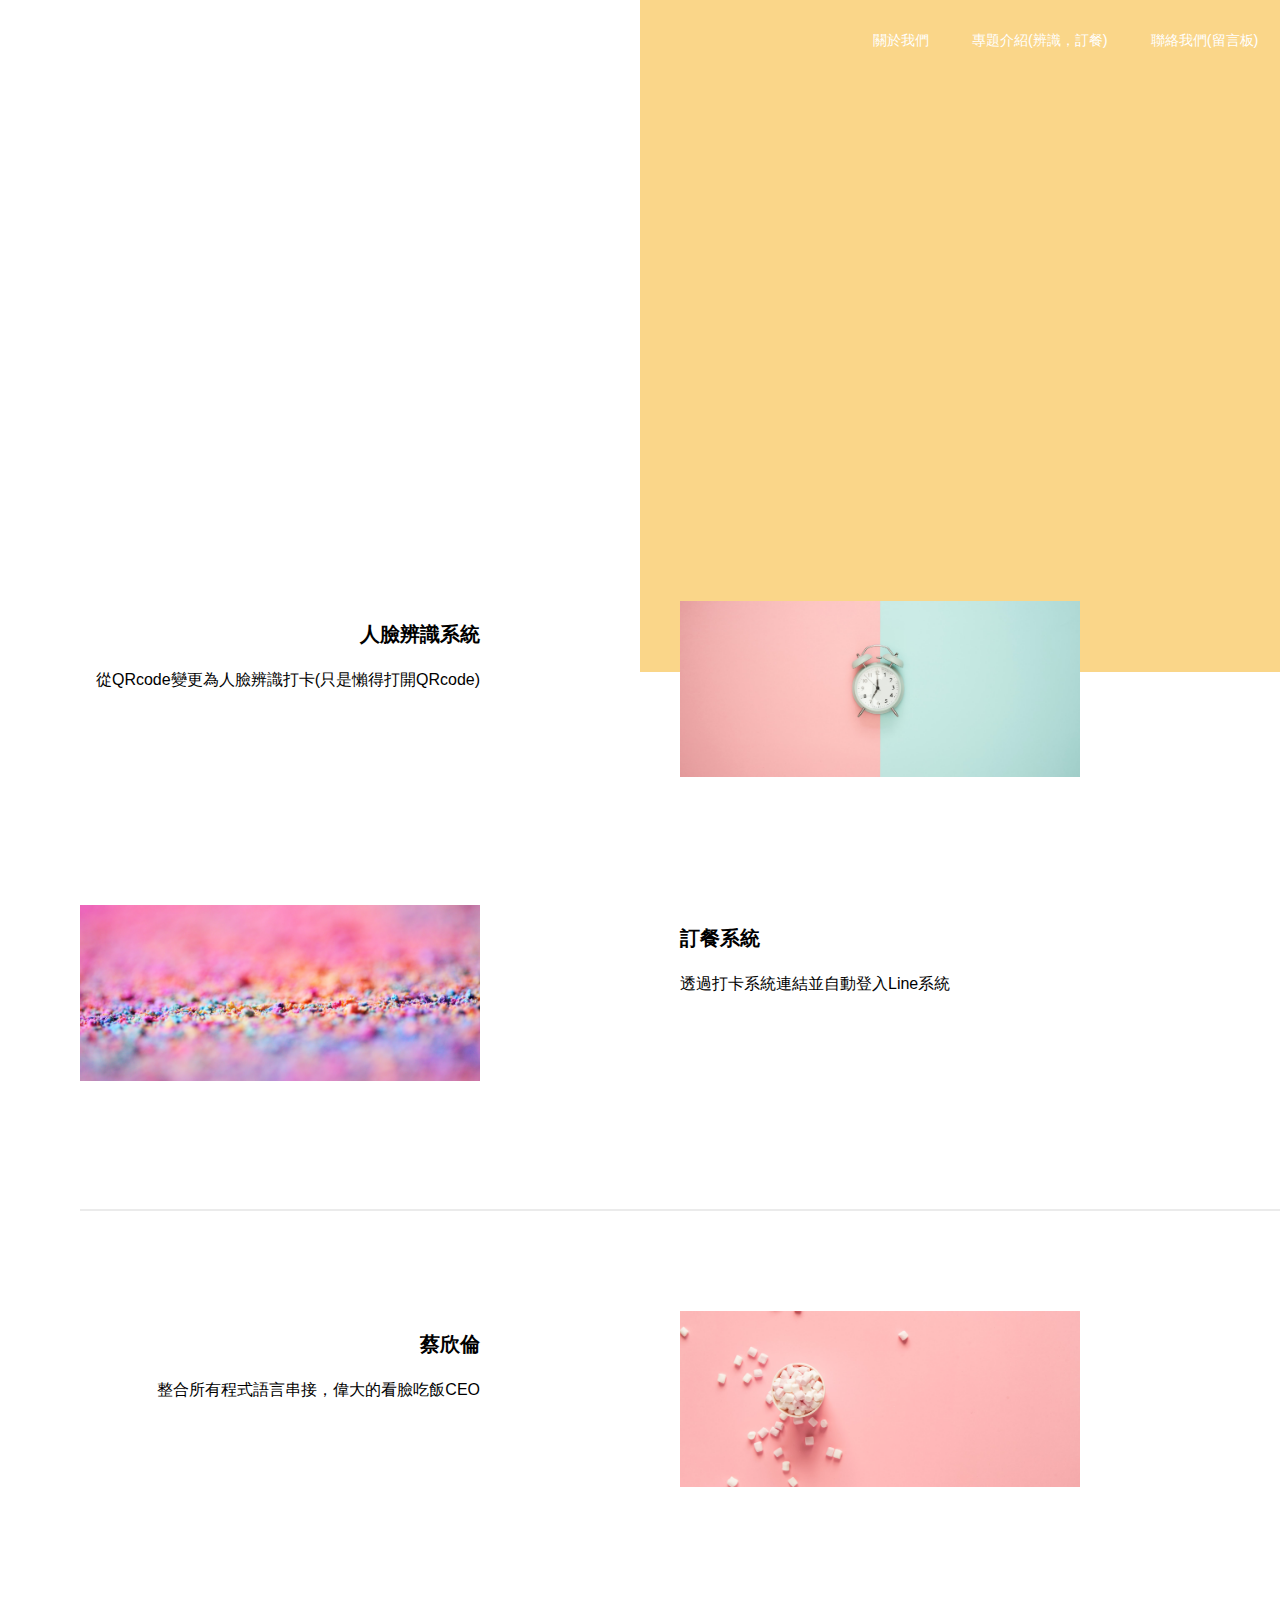
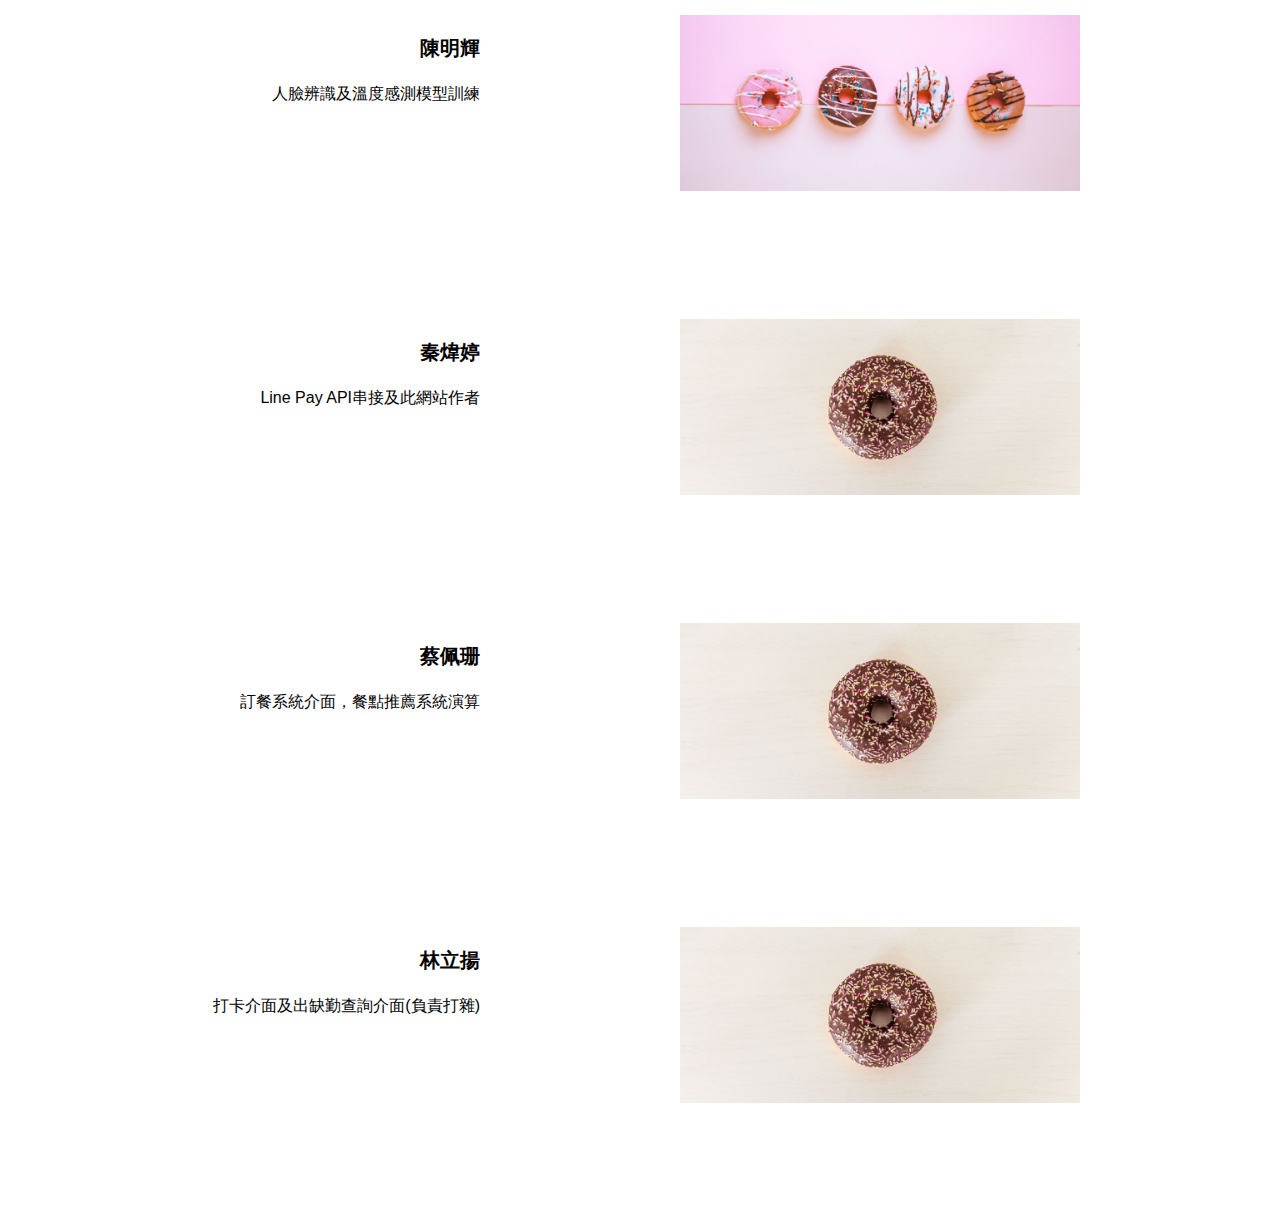
==== index.html @ f0ef46b2 "新增連結至專題介紹頁面" ====
<!DOCTYPE html>
<html lang="en">

<head>
    <meta charset="UTF-8">
    <meta http-equiv="X-UA-Compatible" content="IE=edge">
    <meta name="viewport" content="width=device-width, initial-scale=1.0">
    <title>看臉吃飯</title>
    <link rel="stylesheet" href="./CSS/main.css">
    <link rel='icon' href="/face_eat/images/LOGO.png" />
</head>

<body>
    <div class="hero-img"></div>
    <div class="wrapper">
        <!-- header start -->
        <header>
            <!-- <a href="#" class="logo">看臉<span>吃飯</span></a> -->
            <a href="#" class="logo"><img src="/face_eat/images/FacEatlogo.png" alt=""></a>

            <nav>
                <svg class="close" viewBox="0 0 24 24" fill="none" xmlns="http://www.w3.org/2000/svg">
                <path d="M12 2C10.0222 2 8.08879 2.58649 6.4443 3.6853C4.79981 4.78412 3.51809 6.3459 2.76121 8.17317C2.00433 10.0004 1.8063 12.0111 2.19215 13.9509C2.578 15.8907 3.53041 17.6725 4.92894 19.0711C6.32746 20.4696 8.10929 21.422 10.0491 21.8079C11.9889 22.1937 13.9996 21.9957 15.8268 21.2388C17.6541 20.4819 19.2159 19.2002 20.3147 17.5557C21.4135 15.9112 22 13.9778 22 12C22 10.6868 21.7413 9.38642 21.2388 8.17317C20.7363 6.95991 19.9997 5.85752 19.0711 4.92893C18.1425 4.00035 17.0401 3.26375 15.8268 2.7612C14.6136 2.25866 13.3132 2 12 2V2ZM14.71 13.29C14.8037 13.383 14.8781 13.4936 14.9289 13.6154C14.9797 13.7373 15.0058 13.868 15.0058 14C15.0058 14.132 14.9797 14.2627 14.9289 14.3846C14.8781 14.5064 14.8037 14.617 14.71 14.71C14.617 14.8037 14.5064 14.8781 14.3846 14.9289C14.2627 14.9797 14.132 15.0058 14 15.0058C13.868 15.0058 13.7373 14.9797 13.6154 14.9289C13.4936 14.8781 13.383 14.8037 13.29 14.71L12 13.41L10.71 14.71C10.617 14.8037 10.5064 14.8781 10.3846 14.9289C10.2627 14.9797 10.132 15.0058 10 15.0058C9.86799 15.0058 9.73729 14.9797 9.61543 14.9289C9.49357 14.8781 9.38297 14.8037 9.29 14.71C9.19628 14.617 9.12188 14.5064 9.07111 14.3846C9.02034 14.2627 8.99421 14.132 8.99421 14C8.99421 13.868 9.02034 13.7373 9.07111 13.6154C9.12188 13.4936 9.19628 13.383 9.29 13.29L10.59 12L9.29 10.71C9.1017 10.5217 8.99591 10.2663 8.99591 10C8.99591 9.7337 9.1017 9.4783 9.29 9.29C9.47831 9.1017 9.7337 8.99591 10 8.99591C10.2663 8.99591 10.5217 9.1017 10.71 9.29L12 10.59L13.29 9.29C13.4783 9.1017 13.7337 8.99591 14 8.99591C14.2663 8.99591 14.5217 9.1017 14.71 9.29C14.8983 9.4783 15.0041 9.7337 15.0041 10C15.0041 10.2663 14.8983 10.5217 14.71 10.71L13.41 12L14.71 13.29Z" fill="black"/>
            </svg>

                <ul>
                    <li><a href="#">關於我們</a></li>
                    <li><a href="/face_eat/face_book2/Demo.html">專題介紹(辨識，訂餐)</a></li>
                    <li><a href="#">聯絡我們(留言板)</a></li>
                </ul>
            </nav>

            <svg class="menu" viewBox="0 0 48 32" fill="none" xmlns="http://www.w3.org/2000/svg">
            <path d="M24 32H0V26.6667H24V32ZM48 18.6667H0V13.3333H48V18.6667ZM48 5.33333H24V0H48V5.33333Z" fill="white"/>
        </svg>
        </header>
        <!-- header start -->

        <!-- section start -->
        <section class="hero">
            <h1>看臉吃飯</h1>

            <p class="subhead">為了新鮮的肝，體力不能斷</p>

            <svg class="down-arrow" viewBox="0 0 16 132" fill="none" xmlns="http://www.w3.org/2000/svg">
            <path d="M7.29289 131.707C7.68341 132.098 8.31658 132.098 8.7071 131.707L15.0711 125.343C15.4616 124.953 15.4616 124.319 15.0711 123.929C14.6805 123.538 14.0474 123.538 13.6568 123.929L7.99999 129.586L2.34314 123.929C1.95262 123.538 1.31945 123.538 0.928927 123.929C0.538402 124.319 0.538402 124.953 0.928927 125.343L7.29289 131.707ZM7 -4.37114e-08L6.99999 131L8.99999 131L9 4.37114e-08L7 -4.37114e-08Z" fill="black"/>
        </svg>
        </section>
        <!-- section end -->

        <!-- section start -->
        <section class="more-info">
            <div class="feature">
                <div class="content">
                    <p class="title">人臉辨識系統</p>
                    <p class="desc">從QRcode變更為人臉辨識打卡(只是懶得打開QRcode)
                    </p>
                </div>
                <img src="/images/person1.jpg" alt="person1">
            </div>
            <div class="feature left">
                <div class="content">
                    <p class="title">訂餐系統</p>
                    <p class="desc">透過打卡系統連結並自動登入Line系統</p>
                </div>
                <img src="/images/person2.jpg" alt="person2">
            </div>

            <div class="border"></div>

            <div class="feature">
                <div class="content">
                    <p class="title">蔡欣倫</p>
                    <p class="desc">整合所有程式語言串接，偉大的看臉吃飯CEO</p>
                </div>
                <img src="/images/person3.jpg" alt="person3">
            </div>
            <div class="feature">
                <div class="content">
                    <p class="title">陳明輝</p>
                    <p class="desc">人臉辨識及溫度感測模型訓練</p>
                </div>
                <img src="/images/person4.jpg" alt="person4">
            </div>
            <div class="feature">
                <div class="content">
                    <p class="title">秦煒婷</p>
                    <p class="desc">Line Pay API串接及此網站作者</p>
                </div>
                <img src="/images/person5.jpg" alt="person5">
            </div>
            <div class="feature">
                <div class="content">
                    <p class="title">蔡佩珊</p>
                    <p class="desc">訂餐系統介面，餐點推薦系統演算</p>
                </div>
                <img src="/images/person5.jpg" alt="person5">
            </div>
            <div class="feature">
                <div class="content">
                    <p class="title">林立揚</p>
                    <p class="desc">打卡介面及出缺勤查詢介面(負責打雜)</p>
                </div>
                <img src="/images/person5.jpg" alt="person5">
            </div>
        </section>
        <!-- section end -->
    </div>
    <script src="/CSS/main.js"></script>
</body>

</html>
---- CSS/main.css ----
body {
    margin: 1.5em;
}

a {
    text-decoration: none;
    font-size: 1.3rem;
}

.hero-img {
    position: absolute;
    top: 0;
    left: 0;
    background-color: rgb(250, 214, 137);
    background-size: cover;
    background-position-x: 20%;
    background-position-y: 20%;
    width: 100%;
    height: 100vh;
    z-index: -1;
    -webkit-animation: introLoad 2s forwards;
    animation: introLoad 2s forwards;
}

.logo {
    color: white;
    font-weight: bold;
}

.logo img {
    width: 150px;
}

nav {
    position: fixed;
    right: 0;
    top: 0;
    background: white;
    height: 100vh;
    width: 50%;
    z-index: 999;
    text-transform: uppercase;
    transform: translateX(100%);
    transition: transform 0.5s ease-in-out;
}

nav ul {
    list-style-type: none;
    padding: 0;
    margin-top: 8em;
}

nav ul a {
    color: black;
    padding: 0.75em 2em;
    display: block;
}

nav ul a:hover {
    background: rgb(235, 235, 235);
}

nav .close {
    float: right;
    margin: 2em;
    width: 2.5em;
}

header {
    display: flex;
    justify-content: space-between;
}

header svg {
    width: 2.3em;
    margin-top: -0.6em;
    cursor: pointer;
}

h1 {
    font-size: 3rem;
    margin-top: 2em;
    line-height: 3.3rem;
}

.subhead {
    font-size: 1.4rem;
}

section.hero {
    color: white;
    height: 90vh;
    -webkit-animation: moveDown 1s ease-in-out forwards;
    animation: moveDown 1s ease-in-out forwards;
    opacity: 0;
}

section.hero .down-arrow {
    stroke: white;
    position: absolute;
    bottom: 8em;
    width: 1em;
    animation: moveArrow 1s alternate-reverse infinite;
}

section.hero .down-arrow path {
    fill: white;
}

.more-info img {
    width: 100%;
    -o-object-fit: cover;
    object-fit: cover;
    height: 11em;
}

.more-info .title {
    font-weight: bold;
    font-size: 1.25rem;
}

.more-info .desc {
    line-height: 1.5rem;
}

.open-nav {
    transform: translateX(0%);
}

@media only screen and (min-width: 680px) {
    body {
        margin: 1.5em 5em;
        font-family: "Poppins", sans-serif;
    }
}

@media only screen and (min-width: 920px) {
    .menu {
        display: none;
    }
    nav {
        transform: translateX(0);
        position: unset;
        display: block;
        width: auto;
        height: auto;
        background: none;
    }
    nav svg.close {
        display: none;
    }
    nav ul {
        display: flex;
        margin: 0;
    }
    nav ul a {
        color: white;
        padding: 0.5em 1.5em;
        font-size: 0.9rem;
    }
    nav ul a:hover {
        background: none;
        text-decoration: underline;
    }
    .hero-img {
        left: unset;
        right: 0;
        width: 50%;
        height: 42em;
    }
    .logo {
        color: black;
    }
    .logo span {
        color: red;
    }
    section.hero {
        color: black;
        height: auto;
        width: 40%;
        margin-bottom: 8em;
    }
    section.hero .subhead {
        margin-bottom: 3em;
    }
    section.hero svg.down-arrow {
        stroke: black;
        position: unset;
    }
    section.hero svg.down-arrow path {
        fill: black;
    }
    .feature {
        display: grid;
        grid-template-columns: repeat(2, auto);
        gap: 3em;
        margin-bottom: 8em;
    }
    .feature img {
        width: 25em;
    }
    .feature .content {
        text-align: right;
        width: 25em;
    }
    .feature.left {
        grid-template-areas: "left right";
    }
    .feature.left img {
        grid-area: left;
    }
    .feature.left .content {
        text-align: left;
        width: 25em;
        justify-self: left;
    }
}

@media only screen and (min-width: 1200px) {
    .wrapper {
        width: 1200px;
        margin: 0 auto;
    }
    .feature {
        gap: 0;
    }
}

@-webkit-keyframes introLoad {
    from {
        -webkit-clip-path: polygon(0 0, 100% 0, 100% 0, 0 0);
        clip-path: polygon(0 0, 100% 0, 100% 0, 0 0);
    }
    to {
        -webkit-clip-path: polygon(0 0, 100% 0, 100% 100%, 0 100%);
        clip-path: polygon(0 0, 100% 0, 100% 100%, 0 100%);
    }
}

@keyframes introLoad {
    from {
        -webkit-clip-path: polygon(0 0, 100% 0, 100% 0, 0 0);
        clip-path: polygon(0 0, 100% 0, 100% 0, 0 0);
    }
    to {
        -webkit-clip-path: polygon(0 0, 100% 0, 100% 100%, 0 100%);
        clip-path: polygon(0 0, 100% 0, 100% 100%, 0 100%);
    }
}

@-webkit-keyframes moveArrow {
    from {
        transform: translateY(-30px);
    }
    to {
        transform: translateY(0);
    }
}

@keyframes moveArrow {
    from {
        transform: translateY(-30px);
    }
    to {
        transform: translateY(0);
    }
}

@-webkit-keyframes moveDown {
    from {
        transform: translateY(-100px);
    }
    to {
        transform: translateY(0);
        opacity: 1;
    }
}

@keyframes moveDown {
    from {
        transform: translateY(-100px);
    }
    to {
        transform: translateY(0);
        opacity: 1;
    }
}


/*# sourceMappingURL=main.css.map */

.border {
    border: 1px solid rgb(235, 235, 235);
    margin-bottom: 100px;
}


/*# sourceMappingURL=main.css.map */
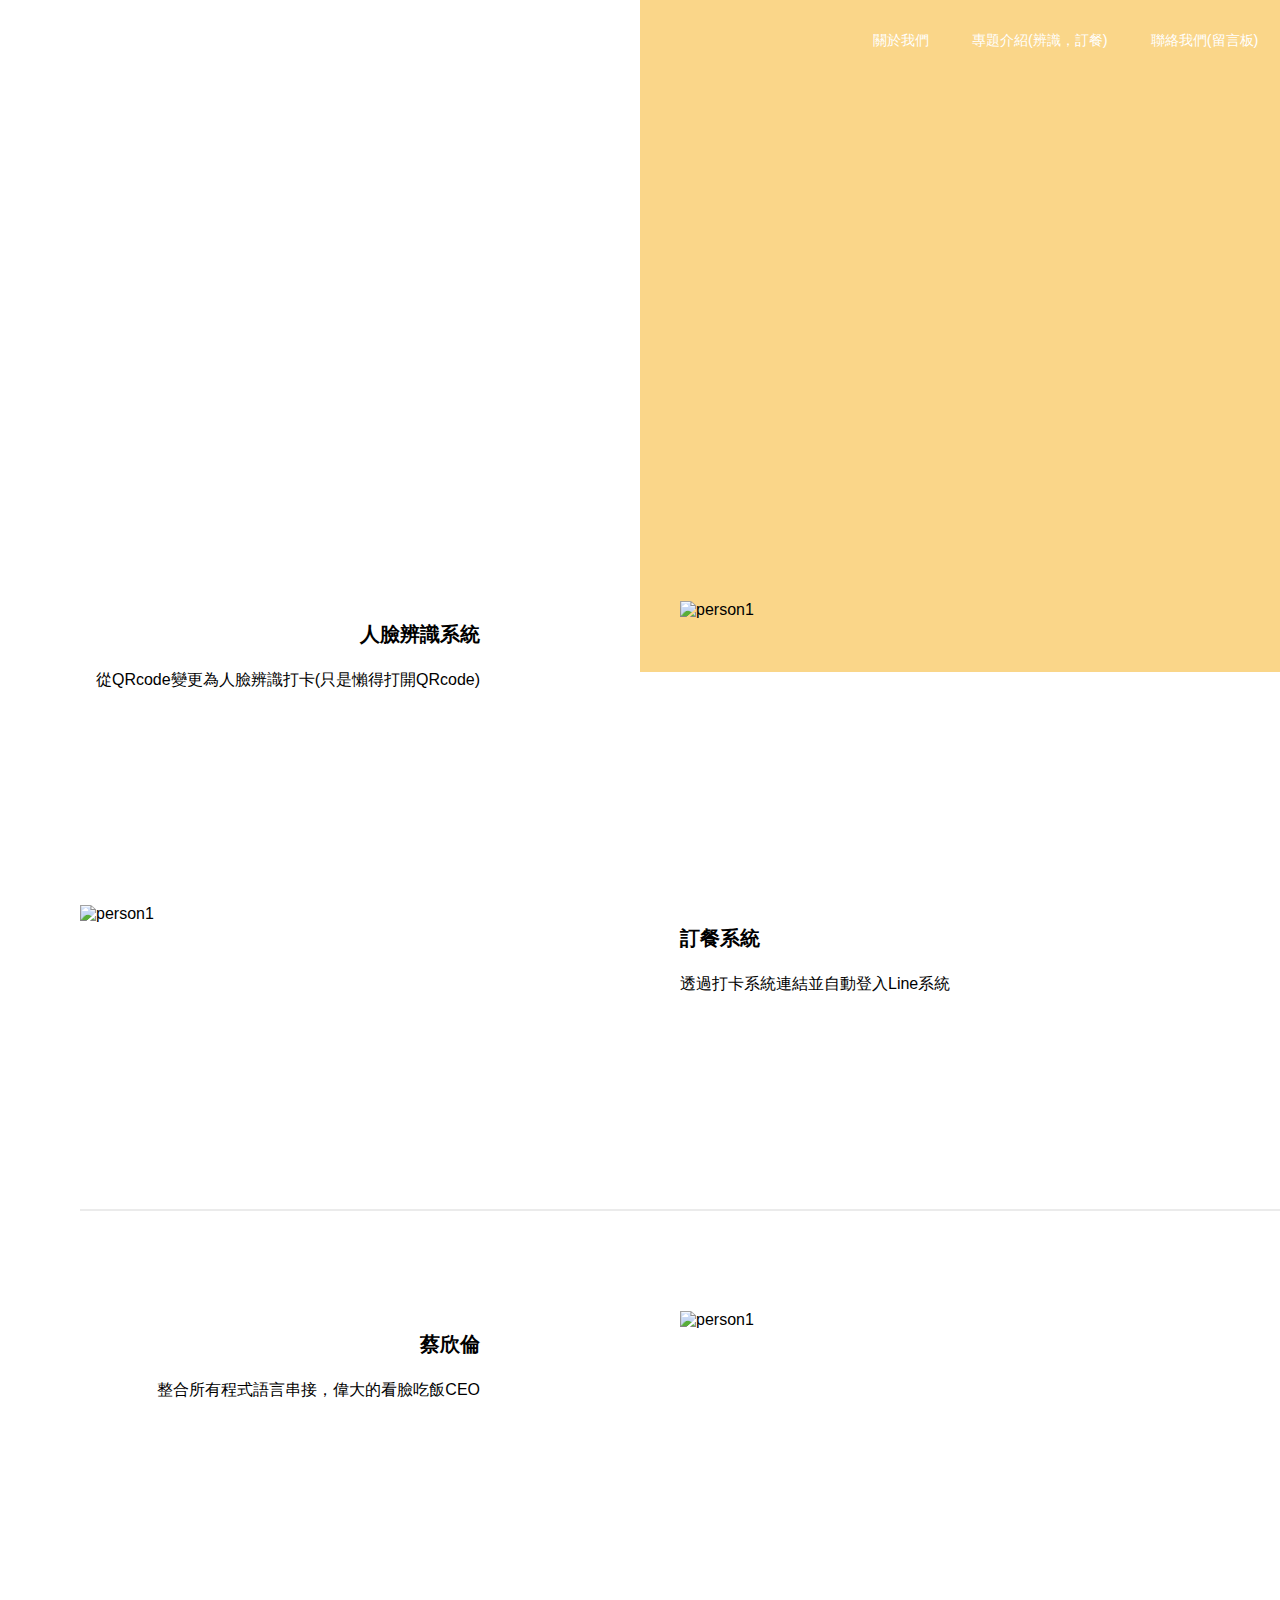
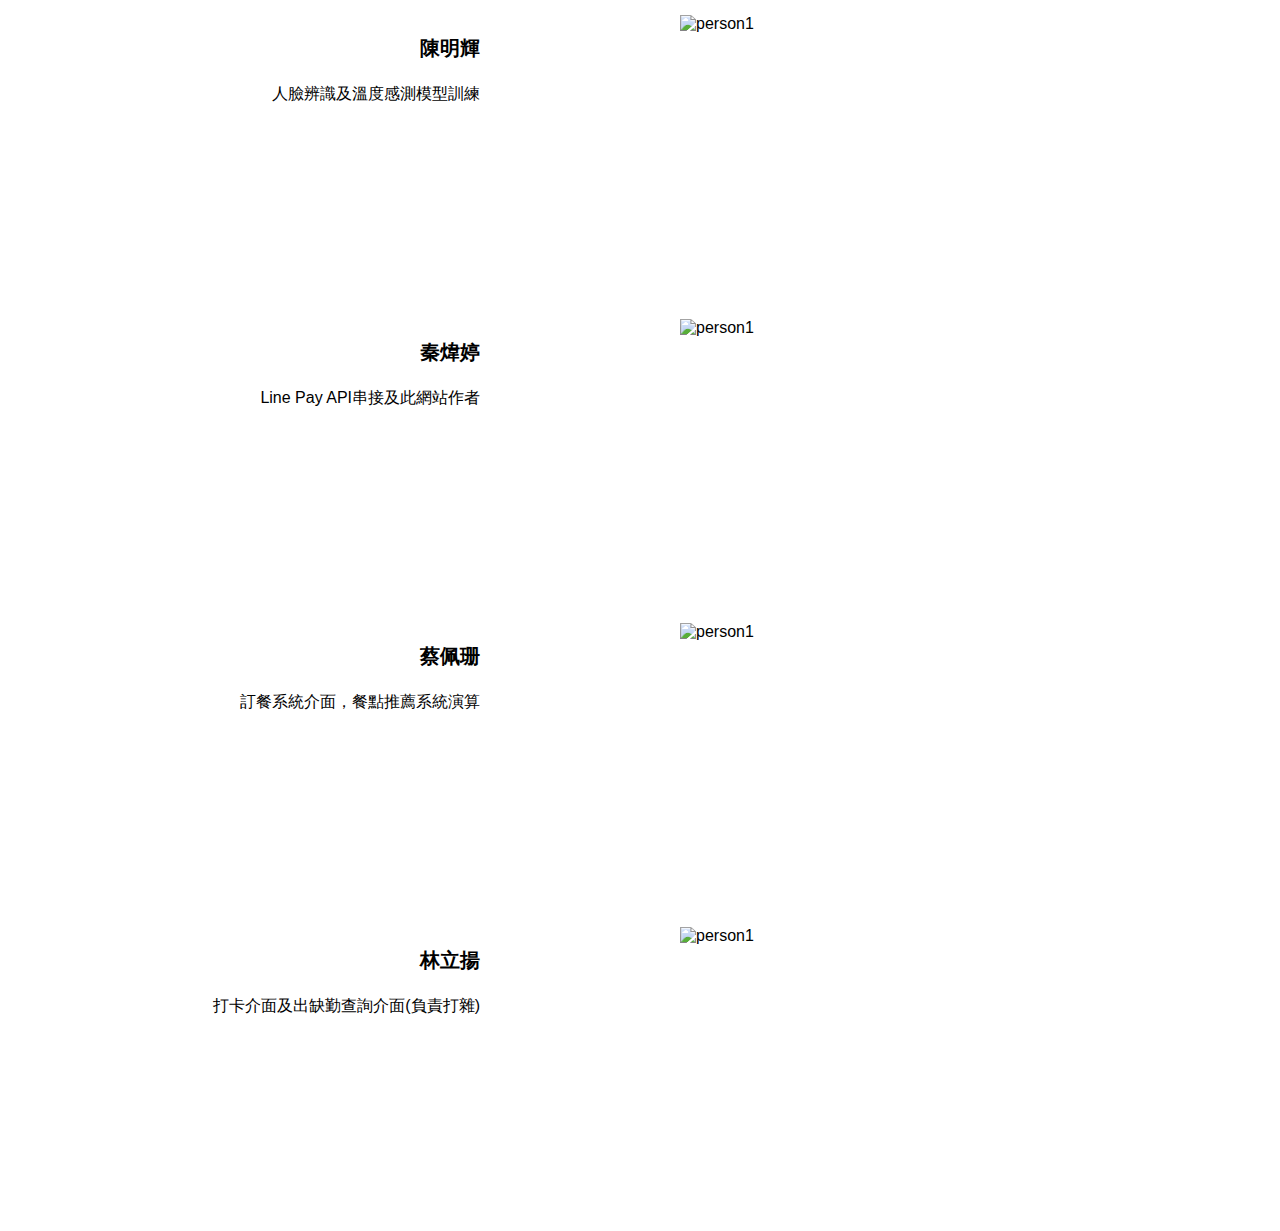
==== commit 849aa0ce: "更換照片" ====
--- a/index.html
+++ b/index.html
@@ -26,7 +26,7 @@
                 <ul>
                     <li><a href="#">關於我們</a></li>
                     <li><a href="/face_eat/face_book2/Demo.html">專題介紹(辨識，訂餐)</a></li>
-                    <li><a href="#">聯絡我們(留言板)</a></li>
+                    <li><a href="/face_eat/face_person3/index.html">聯絡我們(留言板)</a></li>
                 </ul>
             </nav>
 
@@ -56,14 +56,14 @@
                     <p class="desc">從QRcode變更為人臉辨識打卡(只是懶得打開QRcode)
                     </p>
                 </div>
-                <img src="/images/person1.jpg" alt="person1">
+                <img src="/face_eat/images/person1.jpg" alt="person1">
             </div>
             <div class="feature left">
                 <div class="content">
                     <p class="title">訂餐系統</p>
                     <p class="desc">透過打卡系統連結並自動登入Line系統</p>
                 </div>
-                <img src="/images/person2.jpg" alt="person2">
+                <img src="/face_eat/images/person1.jpg" alt="person1">
             </div>
 
             <div class="border"></div>
@@ -73,40 +73,40 @@
                     <p class="title">蔡欣倫</p>
                     <p class="desc">整合所有程式語言串接，偉大的看臉吃飯CEO</p>
                 </div>
-                <img src="/images/person3.jpg" alt="person3">
+                <img src="/face_eat/images/person1.jpg" alt="person1">
             </div>
             <div class="feature">
                 <div class="content">
                     <p class="title">陳明輝</p>
                     <p class="desc">人臉辨識及溫度感測模型訓練</p>
                 </div>
-                <img src="/images/person4.jpg" alt="person4">
+                <img src="/face_eat/images/person1.jpg" alt="person1">
             </div>
             <div class="feature">
                 <div class="content">
                     <p class="title">秦煒婷</p>
                     <p class="desc">Line Pay API串接及此網站作者</p>
                 </div>
-                <img src="/images/person5.jpg" alt="person5">
+                <img src="/face_eat/images/person1.jpg" alt="person1">
             </div>
             <div class="feature">
                 <div class="content">
                     <p class="title">蔡佩珊</p>
                     <p class="desc">訂餐系統介面，餐點推薦系統演算</p>
                 </div>
-                <img src="/images/person5.jpg" alt="person5">
+                <img src="/face_eat/images/person1.jpg" alt="person1">
             </div>
             <div class="feature">
                 <div class="content">
                     <p class="title">林立揚</p>
                     <p class="desc">打卡介面及出缺勤查詢介面(負責打雜)</p>
                 </div>
-                <img src="/images/person5.jpg" alt="person5">
+                <img src="/face_eat/images/person1.jpg" alt="person1">
             </div>
         </section>
         <!-- section end -->
     </div>
-    <script src="/CSS/main.js"></script>
+    <script src="/face_eat/CSS/main.js"></script>
 </body>
 
 </html>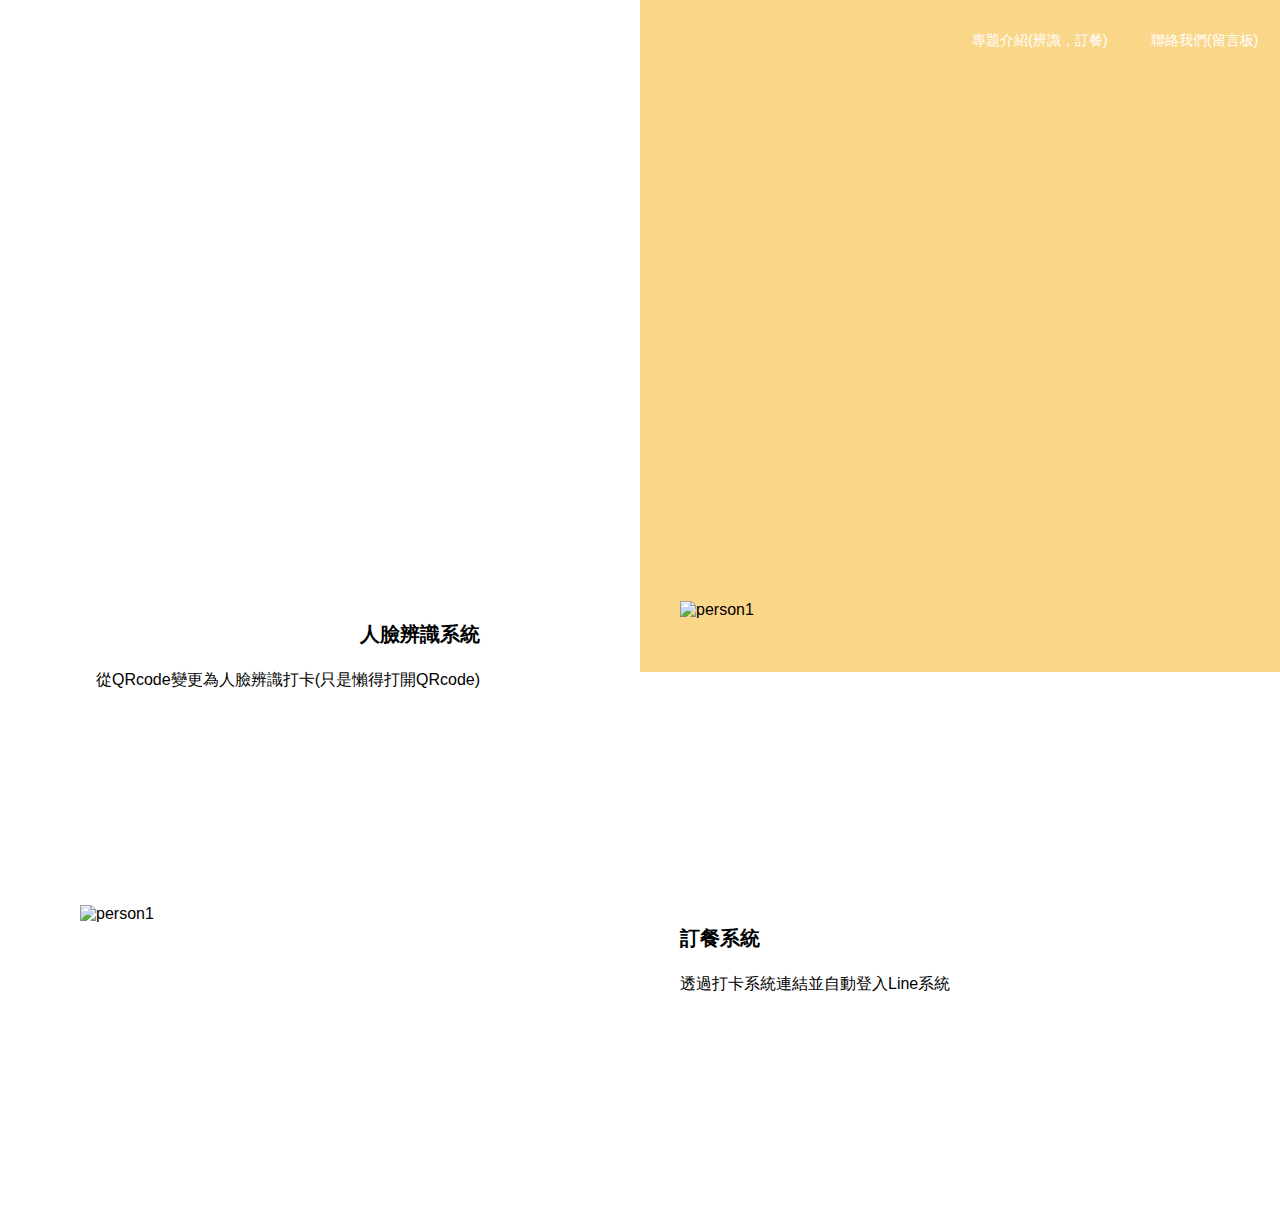
==== commit 0a8bba47: "更新首頁內容" ====
--- a/index.html
+++ b/index.html
@@ -24,7 +24,6 @@
             </svg>
 
                 <ul>
-                    <li><a href="#">關於我們</a></li>
                     <li><a href="/face_eat/face_book2/Demo.html">專題介紹(辨識，訂餐)</a></li>
                     <li><a href="/face_eat/face_person3/index.html">聯絡我們(留言板)</a></li>
                 </ul>
@@ -65,7 +64,7 @@
                 </div>
                 <img src="/face_eat/images/person1.jpg" alt="person1">
             </div>
-
+            <!-- 
             <div class="border"></div>
 
             <div class="feature">
@@ -103,8 +102,8 @@
                 </div>
                 <img src="/face_eat/images/person1.jpg" alt="person1">
             </div>
-        </section>
-        <!-- section end -->
+        </section> -->
+            <!-- section end -->
     </div>
     <script src="/face_eat/CSS/main.js"></script>
 </body>
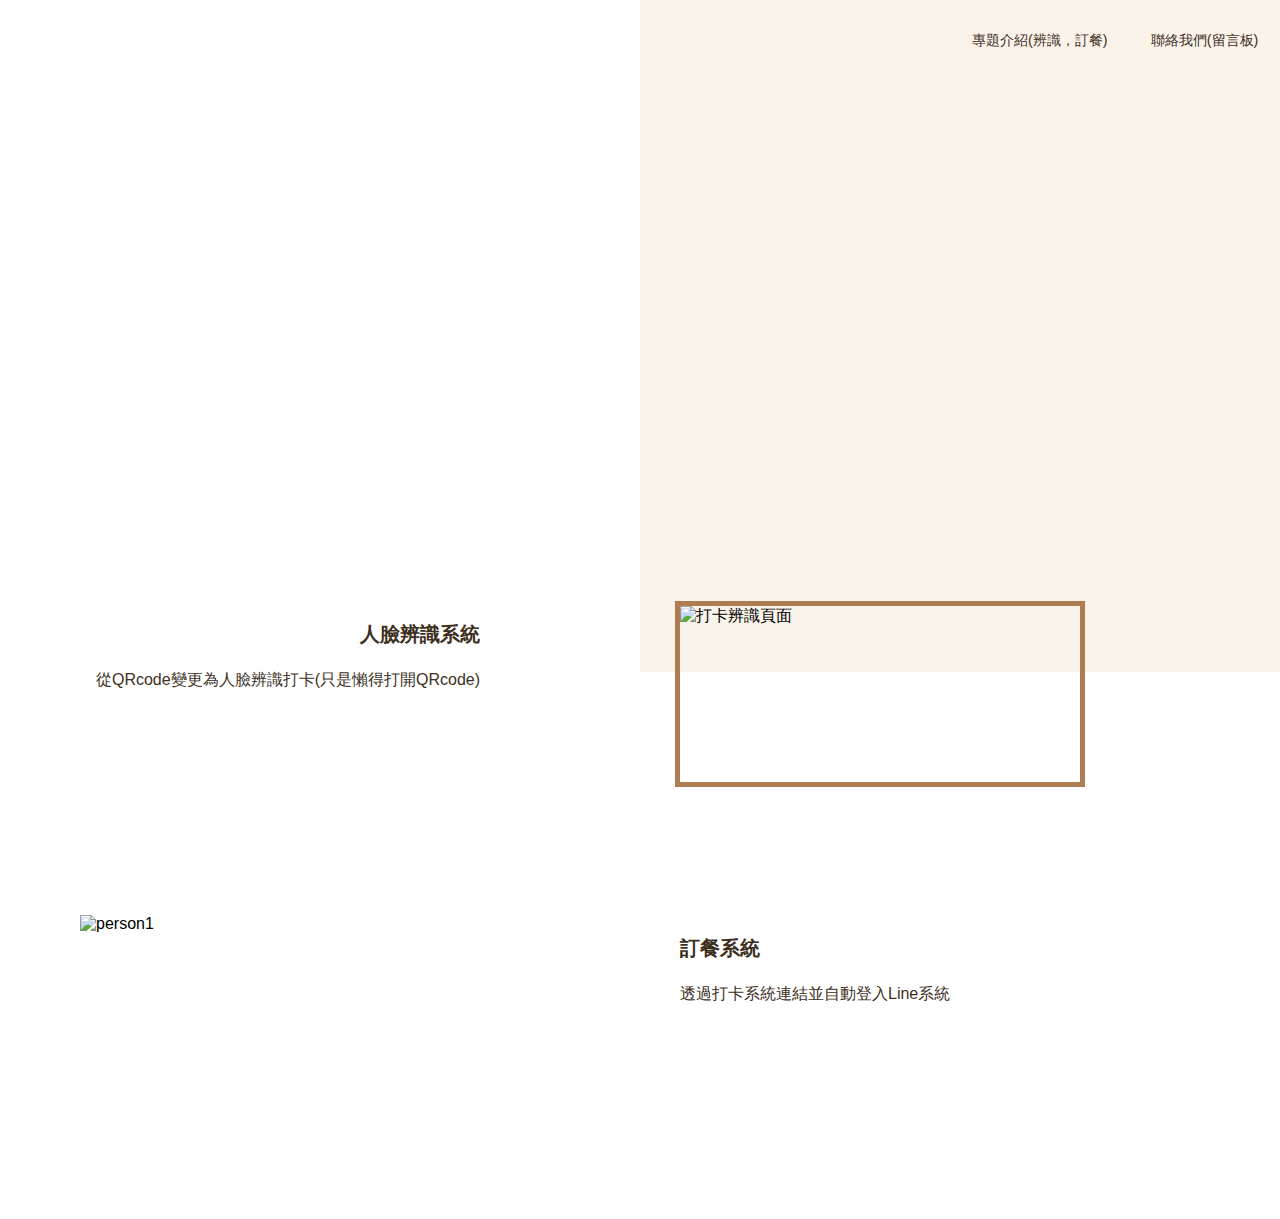
==== commit caaa7c07: "更新首頁照片" ====
--- a/index.html
+++ b/index.html
@@ -55,7 +55,7 @@
                     <p class="desc">從QRcode變更為人臉辨識打卡(只是懶得打開QRcode)
                     </p>
                 </div>
-                <img src="/face_eat/images/person1.jpg" alt="person1">
+                <img src="/face_eat/face_book2/images/FacEat_Web0.png" alt="打卡辨識頁面" class="web0">
             </div>
             <div class="feature left">
                 <div class="content">
--- a/CSS/main.css
+++ b/CSS/main.css
@@ -11,7 +11,7 @@
     position: absolute;
     top: 0;
     left: 0;
-    background-color: rgb(250, 214, 137);
+    background-color: #FAF3EA;
     background-size: cover;
     background-position-x: 20%;
     background-position-y: 20%;
@@ -78,9 +78,14 @@
 }
 
 h1 {
+    color: #3d2f1d;
     font-size: 3rem;
     margin-top: 2em;
     line-height: 3.3rem;
+}
+
+p {
+    color: #3d2f1d;
 }
 
 .subhead {
@@ -154,7 +159,7 @@
         margin: 0;
     }
     nav ul a {
-        color: white;
+        color: #3d2f1d;
         padding: 0.5em 1.5em;
         font-size: 0.9rem;
     }
@@ -295,4 +300,11 @@
 }
 
 
-/*# sourceMappingURL=main.css.map */+/*# sourceMappingURL=main.css.map */
+
+
+/* ------------------ */
+
+.web0 {
+    border: 5px solid #b07d53;
+}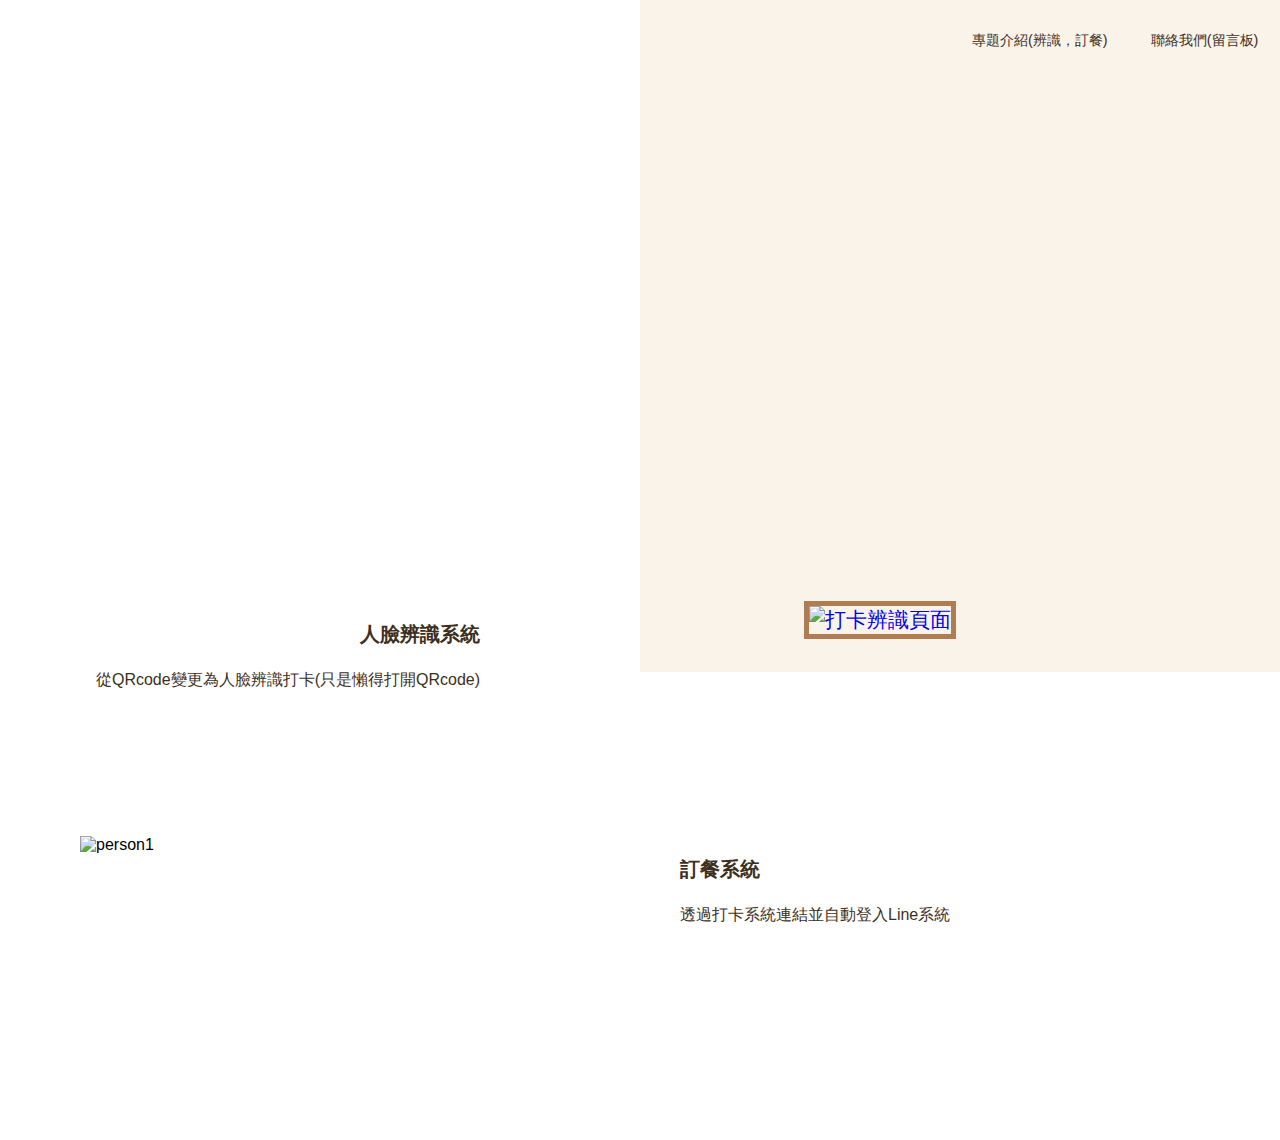
==== commit d60ec01f: "更新圖片" ====
--- a/index.html
+++ b/index.html
@@ -55,7 +55,7 @@
                     <p class="desc">從QRcode變更為人臉辨識打卡(只是懶得打開QRcode)
                     </p>
                 </div>
-                <img src="/face_eat/face_book2/images/FacEat_Web0.png" alt="打卡辨識頁面" class="web0">
+                <a href="/face_eat/face_book2/FaceD.html"><img src="/face_eat/face_book2/images/FacEat_Web0.png" alt="打卡辨識頁面" class="web0"></a>
             </div>
             <div class="feature left">
                 <div class="content">
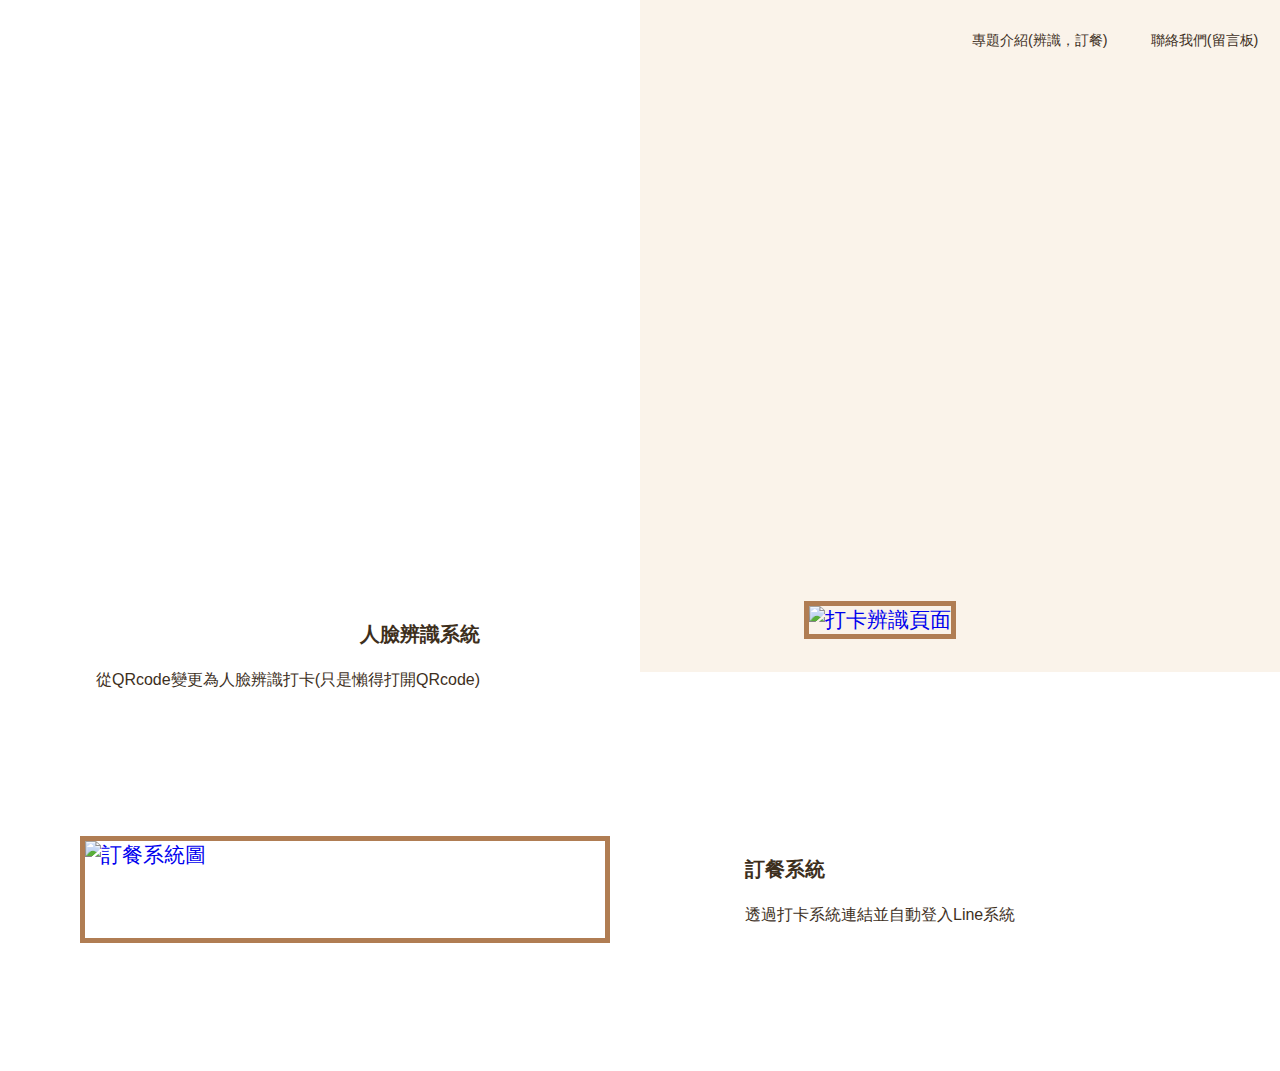
==== commit d982ce5a: "連結、圖片及版面大更新" ====
--- a/index.html
+++ b/index.html
@@ -55,14 +55,14 @@
                     <p class="desc">從QRcode變更為人臉辨識打卡(只是懶得打開QRcode)
                     </p>
                 </div>
-                <a href="/face_eat/face_book2/FaceD.html"><img src="/face_eat/face_book2/images/FacEat_Web0.png" alt="打卡辨識頁面" class="web0"></a>
+                <a href="/face_eat/face_book2/FaceD.html"><img src="/face_eat/images/FacEat_Web0.png" alt="打卡辨識頁面" class="demo-border"></a>
             </div>
             <div class="feature left">
                 <div class="content">
                     <p class="title">訂餐系統</p>
                     <p class="desc">透過打卡系統連結並自動登入Line系統</p>
                 </div>
-                <img src="/face_eat/images/person1.jpg" alt="person1">
+                <a href="/face_eat/face_book2/Book.html" class="demo-border"><img src="/face_eat/images/book.png" alt="訂餐系統圖"></a>
             </div>
             <!-- 
             <div class="border"></div>
--- a/CSS/main.css
+++ b/CSS/main.css
@@ -305,6 +305,8 @@
 
 /* ------------------ */
 
-.web0 {
+.demo-border {
     border: 5px solid #b07d53;
+    grid-area: left;
+    width: 25em;
 }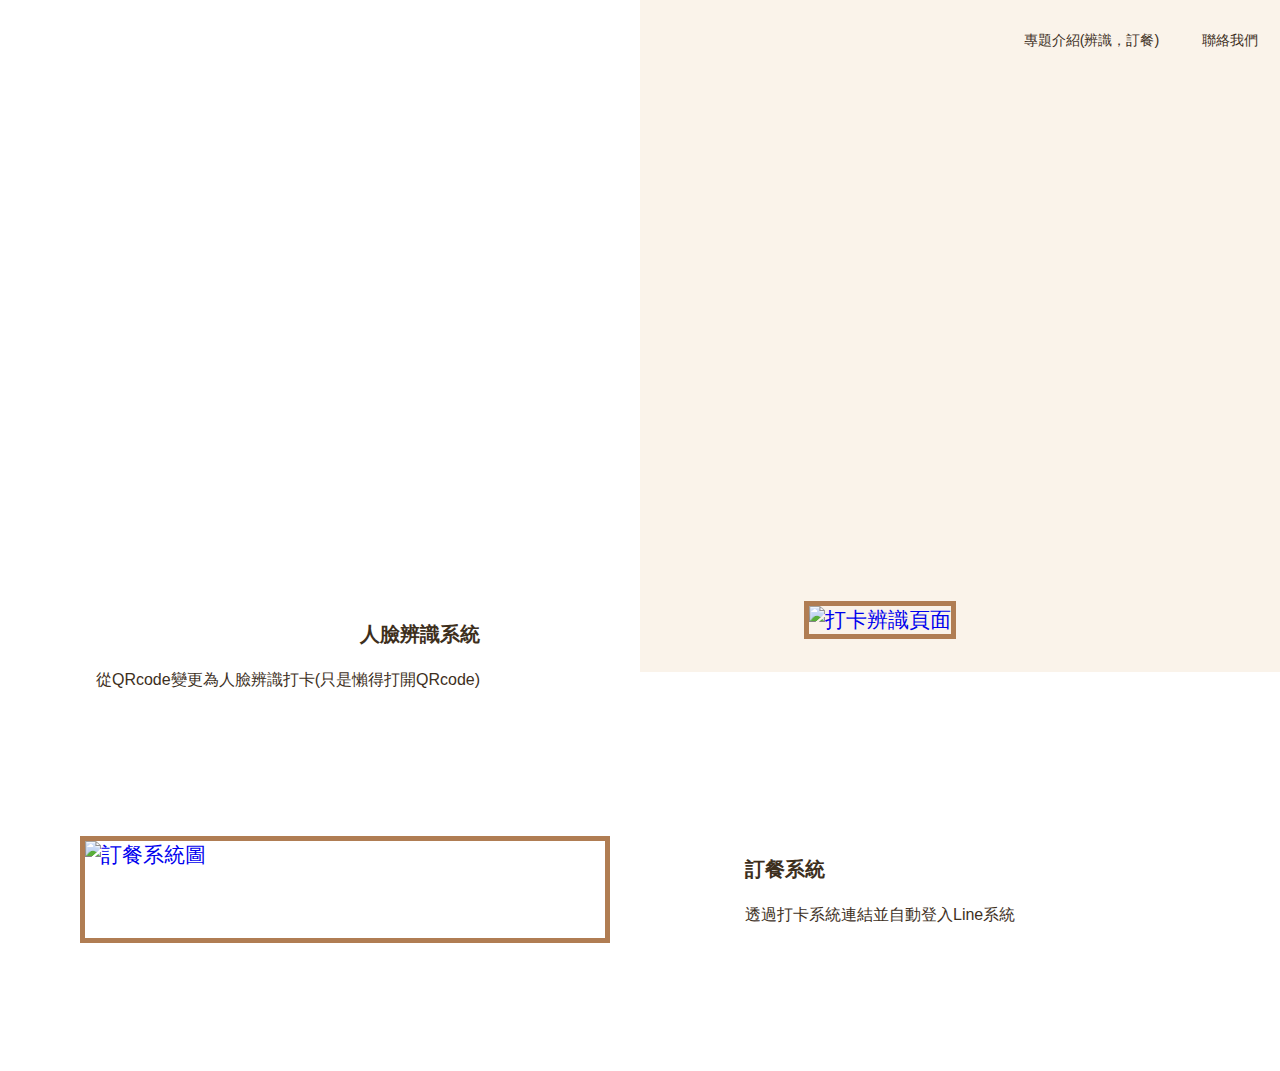
==== commit 306a5dec: "刪除留言板" ====
--- a/index.html
+++ b/index.html
@@ -25,7 +25,7 @@
 
                 <ul>
                     <li><a href="/face_eat/face_book2/Demo.html">專題介紹(辨識，訂餐)</a></li>
-                    <li><a href="/face_eat/face_person3/index.html">聯絡我們(留言板)</a></li>
+                    <li><a href="/face_eat/face_person3/index.html">聯絡我們</a></li>
                 </ul>
             </nav>
 
